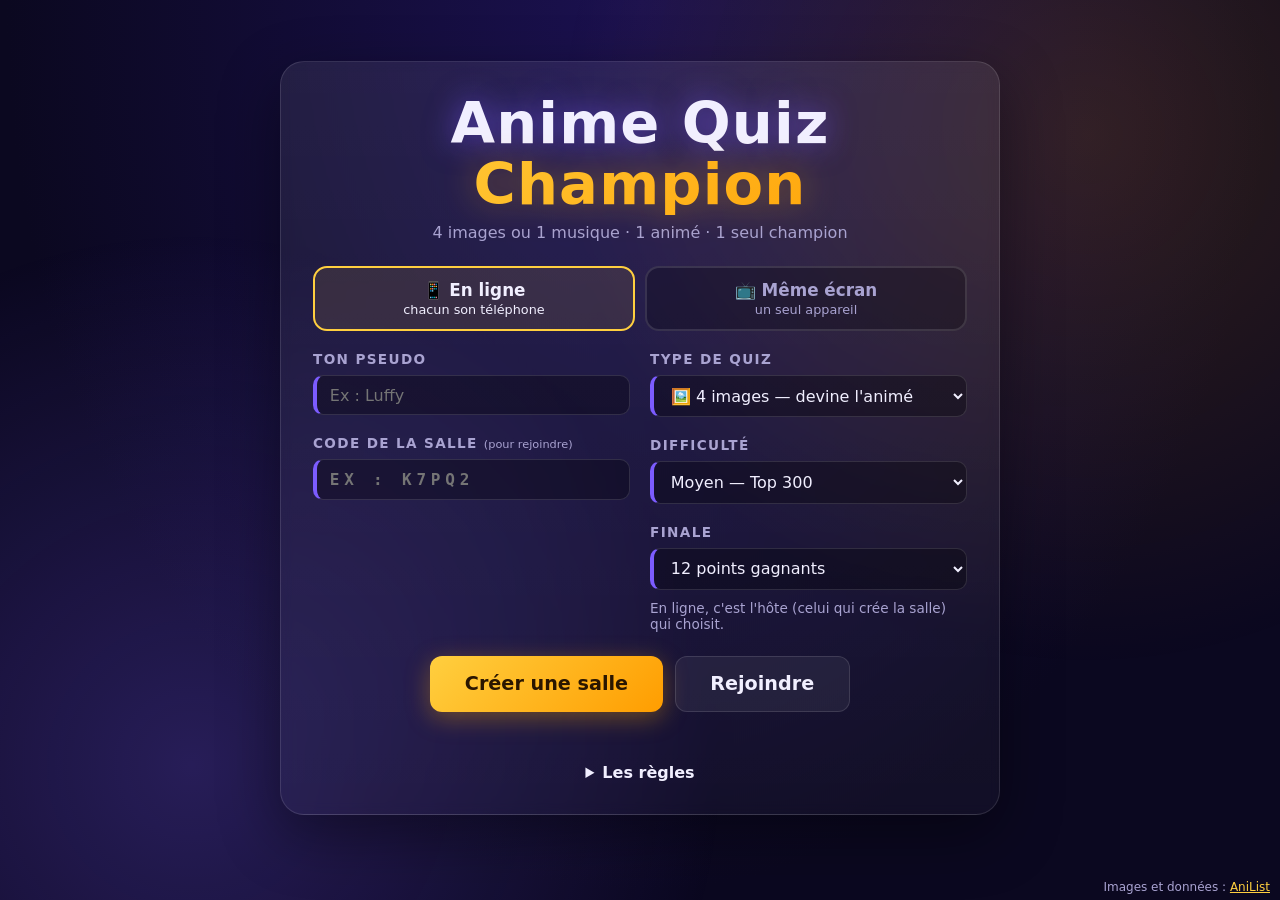
==== index.html @ 6f609cd7 "Music quiz (openings/endings, +10 s) and personal buzzers that freeze the round for everyone Co-Auth" ====
<!DOCTYPE html>
<html lang="fr">
<head>
  <meta charset="UTF-8" />
  <meta name="viewport" content="width=device-width, initial-scale=1, viewport-fit=cover" />
  <meta name="theme-color" content="#0b0820" />
  <title>Anime Quiz Champion — 4 images, 1 animé</title>
  <link rel="stylesheet" href="css/style.css" />
</head>
<body>
  <div class="bg-glow"></div>

  <!-- ============ ACCUEIL ============ -->
  <section id="home" class="screen active">
    <div class="home-card">
      <h1 class="logo">Anime Quiz <span>Champion</span></h1>
      <p class="tagline">4 images ou 1 musique · 1 animé · 1 seul champion</p>

      <div class="mode-tabs">
        <button class="tab" data-mode="online">📱 En ligne<small>chacun son téléphone</small></button>
        <button class="tab" data-mode="local">📺 Même écran<small>un seul appareil</small></button>
      </div>

      <div class="setup">
        <div class="setup-block" id="localBlock">
          <h3>Joueurs</h3>
          <div id="playerInputs"></div>
          <button id="addPlayer" class="btn ghost small">+ Ajouter un joueur</button>
        </div>
        <div class="setup-block" id="onlineBlock">
          <h3>Ton pseudo</h3>
          <input id="myName" class="field" maxlength="16" placeholder="Ex : Luffy" autocomplete="nickname" />
          <h3>Code de la salle <small>(pour rejoindre)</small></h3>
          <input id="joinCode" class="field code" maxlength="5" placeholder="Ex : K7PQ2" autocapitalize="characters" autocomplete="off" spellcheck="false" />
        </div>
        <div class="setup-block">
          <h3>Type de quiz</h3>
          <select id="theme" class="field">
            <option value="images" data-short="🖼️ Quiz 4 images" selected>🖼️ 4 images — devine l'animé</option>
            <option value="music" data-short="🎵 Quiz musique">🎵 Musique — devine l'opening / ending (+10 s)</option>
          </select>
          <h3>Difficulté</h3>
          <select id="difficulty" class="field">
            <option value="facile" data-short="Facile">Facile — Top 100 des animés</option>
            <option value="moyen" data-short="Moyen" selected>Moyen — Top 300</option>
            <option value="difficile" data-short="Difficile">Difficile — Top 800</option>
            <option value="expert" data-short="Expert">Expert — Top 2000</option>
          </select>
          <h3>Finale</h3>
          <select id="finalTarget" class="field">
            <option value="12" selected>12 points gagnants</option>
            <option value="15">15 points gagnants</option>
            <option value="20">20 points gagnants (version TV)</option>
          </select>
          <p class="hint online-only">En ligne, c'est l'hôte (celui qui crée la salle) qui choisit.</p>
        </div>
      </div>

      <div class="row local-only">
        <button id="startBtn" class="btn primary big">Lancer la partie</button>
      </div>
      <div class="row online-only">
        <button id="hostBtn" class="btn primary big">Créer une salle</button>
        <button id="joinBtn" class="btn big">Rejoindre</button>
      </div>
      <p id="homeError" class="error"></p>

      <details class="rules">
        <summary>Les règles</summary>
        <ol>
          <li><b>Préliminaire : 9 points gagnants.</b> Buzzez : le chrono s'arrête pour tout le monde et 4 propositions apparaissent pour vous. Les questions valent 1, puis 2, puis 3 points. Le premier à 9 points se qualifie. À 3 ou 4 joueurs, le dernier est éliminé.</li>
          <li><b>Demi-finale : 4 à la suite.</b> Chacun son tour, 60 secondes pour <i>taper</i> 4 bonnes réponses d'affilée. Une erreur ou un « passe » remet la série à zéro. Le score est la meilleure série.</li>
          <li><b>Finale : face à face.</b> Les images apparaissent une par une. Buzzez tôt : 4 pts avec 1 image, 3 pts avec 2, 2 pts avec 3, 1 pt avec 4. Le premier au score cible est sacré champion !</li>
          <li>Bonus : le 1<sup>er</sup> qualifié du préliminaire démarre la finale avec +1 point, le vainqueur de la demi-finale avec +2.</li>
        </ol>
        <p>📱 <b>En ligne :</b> un joueur crée la salle et envoie le code (ou le lien) aux autres. Chacun buzze avec le gros bouton de son téléphone.</p>
        <p>🎵 <b>Quiz musique :</b> un opening ou un ending passe à la place des images, avec 10 secondes de plus sur les chronos. Le buzz coupe la musique pour tout le monde.</p>
        <p>📺 <b>Même écran :</b> chaque joueur a son buzzer en bas de l'écran (ou les touches <b>A</b>, <b>P</b>, <b>V</b>, <b>M</b>). Touches <b>1-4</b> pour le QCM, <b>Entrée</b> pour passer à la suite.</p>
        <p>Une réponse tapée a été refusée alors qu'elle était bonne ? Le bouton <b>« C'était bon ! »</b> permet de la valider.</p>
      </details>
    </div>
  </section>

  <!-- ============ SALLE EN LIGNE ============ -->
  <section id="lobby" class="screen">
    <div class="intro-card">
      <p class="intro-step">Salle en ligne</p>
      <p class="intro-sub">Code de la salle</p>
      <h2 id="lobbyCode" class="room-code"></h2>
      <p id="lobbyQuiz" class="lobby-quiz"></p>
      <div class="row">
        <button class="btn small" data-act="share">🔗 Partager le lien</button>
      </div>
      <h3 class="lobby-h">Joueurs</h3>
      <div id="lobbyPlayers" class="chips"></div>
      <p id="lobbyMsg" class="intro-sub"></p>
      <p id="lobbyError" class="error"></p>
      <div class="row">
        <button id="lobbyStart" class="btn primary big" data-act="lobbyStart">Lancer la partie</button>
        <button class="btn ghost" data-act="home">Quitter</button>
      </div>
    </div>
  </section>

  <!-- ============ CHARGEMENT ============ -->
  <section id="loading" class="screen">
    <div class="spinner"></div>
    <p id="loadingText">Chargement…</p>
  </section>

  <!-- ============ INTRO DE MANCHE ============ -->
  <section id="intro" class="screen">
    <div class="intro-card">
      <p class="intro-step" id="introStep"></p>
      <h2 id="introTitle"></h2>
      <p id="introSubtitle" class="intro-sub"></p>
      <ul id="introRules"></ul>
      <div id="introPlayers" class="chips"></div>
      <div id="introAction"></div>
    </div>
  </section>

  <!-- ============ JEU ============ -->
  <section id="play" class="screen">
    <header class="topbar">
      <div id="roundLabel" class="round-label"></div>
      <div id="qInfo" class="q-info"></div>
      <div class="top-actions">
        <button id="skipBtn" class="btn ghost small" data-act="skip" title="Passer cette question">⏭ Passer</button>
        <button class="btn ghost small" data-act="quit" title="Quitter">✕</button>
      </div>
    </header>
    <div class="timer-row">
      <div id="timerBar" class="timer-bar"><div></div></div>
      <span id="timerLabel" class="timer-label"></span>
    </div>

    <div class="play-layout">
      <div class="grid-wrap">
        <div id="grid" class="grid">
          <div class="cell"><span class="num">1</span><img alt="" /></div>
          <div class="cell"><span class="num">2</span><img alt="" /></div>
          <div class="cell"><span class="num">3</span><img alt="" /></div>
          <div class="cell"><span class="num">4</span><img alt="" /></div>
        </div>
        <div id="musicStage" class="music-stage hidden"></div>
        <div id="overlay" class="overlay hidden"></div>
      </div>

      <div class="side">
        <div id="scoreboard" class="scoreboard"></div>
        <div id="status" class="status"></div>
        <div id="answerArea" class="answer-area"></div>
      </div>
    </div>
    <button id="buzzBtn" class="buzz-btn hidden" data-act="mybuzz">BUZZ !</button>
    <div id="buzzBar" class="buzz-bar hidden"></div>
  </section>

  <!-- ============ FIN DE MANCHE ============ -->
  <section id="roundEnd" class="screen">
    <div class="intro-card">
      <p class="intro-step" id="endStep"></p>
      <h2 id="endTitle"></h2>
      <table id="endTable" class="end-table"></table>
      <p id="endMsg" class="intro-sub"></p>
      <div id="endAction"></div>
    </div>
  </section>

  <!-- ============ CHAMPION ============ -->
  <section id="champion" class="screen">
    <canvas id="confetti"></canvas>
    <div class="intro-card champion-card">
      <p class="intro-step">🏆 Champion 🏆</p>
      <h2 id="champName"></h2>
      <p id="champScore" class="intro-sub"></p>
      <div class="row" id="champAction"></div>
    </div>
  </section>

  <div id="toast" class="toast hidden"></div>
  <footer class="credits">Images et données : <a href="https://anilist.co" target="_blank" rel="noopener">AniList</a></footer>

  <script src="js/vendor/peerjs.min.js"></script>
  <script src="js/api.js"></script>
  <script src="js/app.js"></script>
</body>
</html>
---- css/style.css ----
:root {
  --bg1: #0b0820;
  --bg2: #1b1150;
  --panel: rgba(255, 255, 255, 0.06);
  --panel-b: rgba(255, 255, 255, 0.12);
  --text: #f1efff;
  --muted: #a9a3d1;
  --gold: #ffcf3f;
  --gold2: #ff9d00;
  --good: #3ddc84;
  --bad: #ff4d6d;
  --accent: #7c5cff;
  --radius: 16px;
}

* { box-sizing: border-box; }
html, body { margin: 0; height: 100%; }
body {
  font-family: "Segoe UI", system-ui, -apple-system, Roboto, sans-serif;
  color: var(--text);
  background: radial-gradient(ellipse at top, var(--bg2), var(--bg1) 70%) fixed;
  overflow-x: hidden;
}
.bg-glow {
  position: fixed; inset: 0; pointer-events: none; z-index: 0;
  background:
    radial-gradient(circle at 15% 85%, rgba(124, 92, 255, 0.25), transparent 40%),
    radial-gradient(circle at 85% 15%, rgba(255, 157, 0, 0.15), transparent 40%);
}
kbd {
  display: inline-block; min-width: 1.6em; padding: 0.1em 0.4em;
  border-radius: 6px; background: rgba(0, 0, 0, 0.35); border: 1px solid rgba(255, 255, 255, 0.2);
  font-family: ui-monospace, monospace; font-size: 0.8em; text-align: center;
}
a { color: var(--gold); }

/* ---------- Screens ---------- */
.screen { display: none; position: relative; z-index: 1; min-height: 100vh; }
.screen.active { display: flex; flex-direction: column; }
#home, #intro, #roundEnd, #champion, #loading { align-items: center; justify-content: center; padding: 24px 16px 48px; }

/* ---------- Buttons ---------- */
.btn {
  font: inherit; color: var(--text); cursor: pointer;
  border: 1px solid var(--panel-b); background: var(--panel);
  padding: 0.65em 1.2em; border-radius: 12px; font-weight: 600;
  transition: transform 0.1s, filter 0.15s, background 0.15s;
}
.btn:hover { filter: brightness(1.15); }
.btn:active { transform: scale(0.97); }
.btn.primary {
  background: linear-gradient(135deg, var(--gold), var(--gold2));
  color: #2a1600; border: none; box-shadow: 0 6px 24px rgba(255, 170, 0, 0.35);
}
.btn.gold { background: var(--gold); color: #2a1600; border: none; }
.btn.ghost { background: transparent; }
.btn.big { font-size: 1.2rem; padding: 0.8em 1.8em; }
.btn.small { font-size: 0.85rem; padding: 0.35em 0.8em; }
.btn:focus-visible { outline: 3px solid #fff; outline-offset: 2px; }

/* ---------- Home ---------- */
.home-card, .intro-card {
  width: min(720px, 100%);
  background: linear-gradient(180deg, rgba(255,255,255,0.08), rgba(255,255,255,0.03));
  border: 1px solid var(--panel-b); border-radius: 24px;
  padding: 32px; text-align: center; backdrop-filter: blur(6px);
  box-shadow: 0 20px 60px rgba(0,0,0,0.4);
}
.logo {
  margin: 0; font-size: clamp(2.2rem, 6vw, 3.6rem); letter-spacing: 0.02em; line-height: 1.05;
  text-shadow: 0 0 30px rgba(124, 92, 255, 0.6);
}
.logo span {
  display: block;
  background: linear-gradient(135deg, var(--gold), var(--gold2));
  -webkit-background-clip: text; background-clip: text; color: transparent;
  text-shadow: none; filter: drop-shadow(0 0 18px rgba(255, 170, 0, 0.4));
}
.tagline { color: var(--muted); margin: 8px 0 24px; }
.setup { display: grid; grid-template-columns: 1fr 1fr; gap: 20px; text-align: left; margin-bottom: 24px; }
.setup-block h3 { margin: 0 0 8px; font-size: 0.85rem; text-transform: uppercase; letter-spacing: 0.1em; color: var(--muted); }
.setup-block h3:not(:first-child) { margin-top: 16px; }
.pinput { display: flex; align-items: center; gap: 8px; margin-bottom: 8px; }
.pinput kbd { background: var(--c); color: #111; border: none; font-weight: 700; }
.pinput input, select {
  flex: 1; width: 100%; font: inherit; color: var(--text);
  background: rgba(0,0,0,0.3); border: 1px solid var(--panel-b);
  border-left: 4px solid var(--c, var(--accent));
  border-radius: 10px; padding: 0.55em 0.8em;
}
select option { background: #1b1150; }
.error { color: var(--bad); min-height: 1.2em; font-weight: 600; }
.rules { text-align: left; margin-top: 16px; color: var(--muted); }
.rules summary { cursor: pointer; color: var(--text); font-weight: 600; text-align: center; }
.rules li { margin: 6px 0; }
.rules b { color: var(--text); }

/* ---------- Loading ---------- */
.spinner {
  width: 64px; height: 64px; border-radius: 50%;
  border: 6px solid rgba(255,255,255,0.15); border-top-color: var(--gold);
  animation: spin 0.9s linear infinite;
}
@keyframes spin { to { transform: rotate(360deg); } }
#loadingText { color: var(--muted); margin-top: 16px; }

/* ---------- Intro / end ---------- */
.intro-step { margin: 0; color: var(--gold); text-transform: uppercase; letter-spacing: 0.2em; font-weight: 700; }
.intro-card h2 { font-size: clamp(2rem, 6vw, 3.2rem); margin: 8px 0 4px; }
.intro-sub { color: var(--muted); font-size: 1.15rem; margin: 0 0 16px; }
#introRules { text-align: left; max-width: 560px; margin: 16px auto; line-height: 1.5; }
.chips { display: flex; flex-wrap: wrap; justify-content: center; gap: 8px; margin: 16px 0 24px; }
.chip {
  display: inline-flex; align-items: center; gap: 6px; padding: 6px 12px;
  border-radius: 999px; background: rgba(0,0,0,0.3); border: 2px solid var(--c); font-weight: 600;
}
.chip kbd { background: var(--c); color: #111; border: none; }
.end-table { margin: 20px auto; border-collapse: collapse; min-width: min(480px, 100%); }
.end-table td { padding: 10px 14px; border-bottom: 1px solid var(--panel-b); text-align: left; }
.end-table tr.elim { opacity: 0.55; }
.out { color: var(--bad); font-weight: 700; }
.row { display: flex; gap: 12px; justify-content: center; flex-wrap: wrap; }
.champion-card h2 { font-size: clamp(2.5rem, 9vw, 4.5rem); text-shadow: 0 0 40px currentColor; }
#confetti { position: fixed; inset: 0; pointer-events: none; z-index: 5; }

/* ---------- Play ---------- */
#play { padding: 0 16px 16px; }
.topbar {
  display: flex; align-items: center; gap: 12px; padding: 12px 0 8px; flex-wrap: wrap;
}
.round-label { font-weight: 700; font-size: 1.1rem; }
.round-label span { color: var(--gold); text-transform: uppercase; font-size: 0.8rem; letter-spacing: 0.15em; margin-right: 6px; }
.round-label em { color: var(--muted); font-style: normal; font-weight: 400; margin-left: 6px; }
.q-info { flex: 1; text-align: center; color: var(--muted); }
.q-info b { color: var(--gold); }
.top-actions { display: flex; gap: 6px; }
.timer-bar { height: 8px; border-radius: 4px; background: rgba(255,255,255,0.08); overflow: hidden; margin-bottom: 14px; }
.timer-bar div { height: 100%; width: 100%; background: linear-gradient(90deg, var(--accent), #4dabff); transition: width 0.05s linear; }
.timer-bar div.answer { background: linear-gradient(90deg, var(--gold2), var(--gold)); }
.timer-bar div.low { background: var(--bad); }

.play-layout { display: grid; grid-template-columns: auto minmax(300px, 1fr); gap: 20px; align-items: start; }
.grid-wrap { position: relative; }
.grid {
  --size: min(56vw, calc(100vh - 130px));
  width: var(--size); height: var(--size);
  display: grid; grid-template-columns: 1fr 1fr; grid-template-rows: 1fr 1fr; gap: 10px;
  padding: 10px; border-radius: 22px;
  background: rgba(0,0,0,0.3); border: 1px solid var(--panel-b);
  transition: box-shadow 0.3s;
}
.grid.flash-good { animation: flashGood 0.7s; }
.grid.flash-bad { animation: flashBad 0.7s; }
@keyframes flashGood { 0%, 60% { box-shadow: 0 0 0 4px var(--good), 0 0 50px var(--good); } }
@keyframes flashBad { 0%, 60% { box-shadow: 0 0 0 4px var(--bad), 0 0 50px var(--bad); } }
.cell {
  position: relative; overflow: hidden; border-radius: 14px;
  background: linear-gradient(135deg, #2a1f6e, #150f3a);
  display: flex; align-items: center; justify-content: center;
}
.cell .num {
  font-size: calc(var(--size) / 6); font-weight: 800; color: rgba(255,255,255,0.1);
}
.cell img {
  position: absolute; inset: 0; width: 100%; height: 100%;
  object-fit: cover; object-position: center 20%;
  opacity: 0; transform: scale(1.08); transition: opacity 0.4s, transform 0.6s;
}
.cell.scene img { object-position: center; }
.cell img:not([src]) { display: none; }
.cell.shown img { opacity: 1; transform: scale(1); }

.overlay {
  position: absolute; inset: 0; display: flex; align-items: center; justify-content: center;
  background: rgba(8, 5, 25, 0.82); border-radius: 22px; backdrop-filter: blur(4px); z-index: 3; padding: 20px;
}
.overlay.hidden { display: none; }
.overlay-card { text-align: center; }
.overlay-card h3 { font-size: clamp(1.8rem, 4vw, 2.6rem); margin: 0 0 12px; }
.overlay-card p { color: var(--muted); font-size: 1.1rem; }
.overlay-card p b { color: var(--text); }
.small { font-size: 0.95rem !important; }

.side { display: flex; flex-direction: column; gap: 14px; min-width: 0; }
.scoreboard { display: grid; grid-template-columns: repeat(auto-fit, minmax(140px, 1fr)); gap: 10px; }
.pcard {
  font: inherit; color: var(--text); cursor: pointer; text-align: left;
  display: grid; grid-template-columns: auto 1fr; grid-template-areas: "k n" "s s" "b b";
  gap: 2px 8px; align-items: center;
  padding: 12px 14px; border-radius: var(--radius);
  background: rgba(0,0,0,0.3); border: 2px solid transparent; border-top: 5px solid var(--c);
  transition: transform 0.15s, box-shadow 0.2s, opacity 0.2s;
  user-select: none; -webkit-tap-highlight-color: transparent; touch-action: manipulation;
}
.pcard kbd { grid-area: k; background: var(--c); color: #111; border: none; font-weight: 700; }
.pname { grid-area: n; font-weight: 700; overflow: hidden; text-overflow: ellipsis; white-space: nowrap; }
.pscore { grid-area: s; font-size: 2rem; font-weight: 800; color: var(--c); line-height: 1.1; }
.pscore small { font-size: 0.9rem; color: var(--muted); font-weight: 500; }
.pbadge { grid-area: b; font-size: 0.8rem; color: var(--muted); min-height: 1em; }
.pcard.buzzed {
  border-color: var(--c); transform: scale(1.04);
  box-shadow: 0 0 0 3px var(--c), 0 0 30px var(--c);
  animation: pulse 1s infinite alternate;
}
@keyframes pulse { to { box-shadow: 0 0 0 3px var(--c), 0 0 12px var(--c); } }
.pcard.locked, .pcard.done { opacity: 0.45; }
.pcard.qualified { opacity: 0.7; }
.pcard.qualified .pbadge { color: var(--good); font-weight: 700; }

.status { min-height: 1.6em; font-size: 1.1rem; text-align: center; }
.dots::after { content: '…'; animation: blink 1s infinite; }
@keyframes blink { 50% { opacity: 0.2; } }

.choices { display: grid; grid-template-columns: 1fr 1fr; gap: 10px; }
.choice {
  font: inherit; color: var(--text); cursor: pointer; text-align: left;
  display: flex; align-items: center; gap: 10px;
  padding: 14px; border-radius: 14px; min-height: 64px;
  background: rgba(255,255,255,0.05); border: 2px solid var(--panel-b);
  transition: background 0.15s, border-color 0.15s, opacity 0.2s;
}
.choice span { overflow-wrap: anywhere; }
.choice.armed { border-color: var(--gold); background: rgba(255, 207, 63, 0.1); }
.choice.armed:hover { background: rgba(255, 207, 63, 0.22); }
.choice.wrong { border-color: var(--bad); opacity: 0.4; text-decoration: line-through; }
.choice.right { border-color: var(--good); background: rgba(61, 220, 132, 0.2); opacity: 1; }
.choice:disabled { cursor: default; }

.ans-form { display: flex; gap: 8px; flex-wrap: wrap; }
.ans-form input {
  flex: 1 1 220px; font: inherit; font-size: 1.2rem; color: var(--text);
  padding: 0.7em 1em; border-radius: 12px;
  background: rgba(0,0,0,0.35); border: 2px solid var(--gold); outline: none;
}
.ans-form input:disabled { opacity: 0.5; border-color: var(--panel-b); }

.streak { display: flex; align-items: center; justify-content: center; gap: 10px; margin-bottom: 12px; }
.streak span {
  width: 28px; height: 28px; border-radius: 50%;
  border: 3px solid var(--gold); background: transparent; transition: background 0.2s, box-shadow 0.2s;
}
.streak span.on { background: var(--gold); box-shadow: 0 0 16px var(--gold); }
.streak b { margin-left: 6px; font-size: 1.3rem; }

.reveal {
  display: flex; gap: 14px; align-items: center; padding: 12px; margin-bottom: 12px;
  border-radius: 14px; background: rgba(255,255,255,0.05); border: 2px solid var(--panel-b);
  animation: pop 0.35s;
}
.reveal.good { border-color: var(--good); }
.reveal img { width: 72px; height: 102px; object-fit: cover; border-radius: 8px; flex-shrink: 0; }
.rmsg { font-weight: 700; color: var(--muted); }
.reveal.good .rmsg { color: var(--good); }
.rtitle { font-size: 1.4rem; font-weight: 800; }
.rsub { color: var(--muted); }
@keyframes pop { from { transform: scale(0.92); opacity: 0; } }
#nextBtn { width: 100%; margin-bottom: 12px; }

.toast {
  position: fixed; left: 50%; bottom: 28px; transform: translateX(-50%);
  display: flex; align-items: center; gap: 12px; z-index: 10;
  padding: 12px 18px; border-radius: 14px; max-width: calc(100vw - 32px);
  background: #241a5c; border: 1px solid var(--panel-b); box-shadow: 0 10px 30px rgba(0,0,0,0.5);
  animation: pop 0.25s;
}
.toast.good { border-color: var(--good); }
.toast.bad { border-color: var(--bad); }
.toast.hidden { display: none; }

.credits {
  position: fixed; right: 10px; bottom: 6px; font-size: 0.75rem; color: var(--muted); z-index: 2;
}

/* ---------- Responsive ---------- */
@media (max-width: 900px) {
  .play-layout { grid-template-columns: 1fr; }
  .grid { --size: min(calc(100vw - 32px), 60vh); margin: 0 auto; }
  .grid-wrap { display: flex; justify-content: center; }
  .setup { grid-template-columns: 1fr; }
  .home-card, .intro-card { padding: 22px 18px; }
}
@media (max-width: 520px) {
  .choices { grid-template-columns: 1fr; }
  .choice { min-height: 50px; padding: 10px; }
  .pscore { font-size: 1.5rem; }
  .scoreboard { grid-template-columns: repeat(2, 1fr); }
}

/* ================= Online / modes ================= */
.mode-tabs { display: grid; grid-template-columns: 1fr 1fr; gap: 10px; margin-bottom: 20px; }
.tab {
  font: inherit; color: var(--muted); cursor: pointer; padding: 12px; border-radius: 14px;
  background: rgba(0,0,0,0.25); border: 2px solid var(--panel-b); font-weight: 700; font-size: 1.05rem;
}
.tab small { display: block; font-weight: 400; font-size: 0.8rem; margin-top: 2px; }
.tab.active { color: var(--text); border-color: var(--gold); background: rgba(255, 207, 63, 0.1); }
#home[data-mode="local"] .online-only, #home[data-mode="local"] #onlineBlock { display: none; }
#home[data-mode="online"] .local-only, #home[data-mode="online"] #localBlock { display: none; }
.field {
  width: 100%; font: inherit; color: var(--text);
  background: rgba(0,0,0,0.3); border: 1px solid var(--panel-b);
  border-left: 4px solid var(--c, var(--accent));
  border-radius: 10px; padding: 0.6em 0.8em; margin-bottom: 4px;
}
.field.code { text-transform: uppercase; letter-spacing: 0.3em; font-weight: 700; font-family: ui-monospace, monospace; }
.setup-block h3 small { text-transform: none; letter-spacing: 0; font-weight: 400; }
.hint { color: var(--muted); font-size: 0.85rem; margin: 6px 0 0; }
.room-code {
  font-family: ui-monospace, monospace; letter-spacing: 0.25em; color: var(--gold);
  font-size: clamp(2.6rem, 12vw, 4rem) !important; margin: 0 0 12px !important;
  text-shadow: 0 0 30px rgba(255, 170, 0, 0.5);
}
.lobby-h { margin: 24px 0 0; font-size: 0.85rem; text-transform: uppercase; letter-spacing: 0.1em; color: var(--muted); }
.waiting { color: var(--muted); text-align: center; font-size: 1.05rem; margin: 12px 0; }
.waiting b { color: var(--text); }
.chip small, .pname small { color: var(--muted); font-weight: 400; }

.timer-row { display: flex; align-items: center; gap: 10px; margin-bottom: 14px; }
.timer-row .timer-bar { flex: 1; margin: 0; }
.timer-label { font-weight: 800; color: var(--gold); min-width: 0; white-space: nowrap; }
.timer-label:empty { display: none; }

.pcard.me { border-color: rgba(255,255,255,0.35); }
.pcard.offline { opacity: 0.4; }

.buzz-btn {
  --c: var(--gold);
  position: fixed; left: 50%; transform: translateX(-50%);
  bottom: calc(14px + env(safe-area-inset-bottom)); z-index: 8;
  width: min(520px, calc(100vw - 28px)); height: 88px; border-radius: 26px; border: none;
  font: inherit; font-size: 2rem; font-weight: 900; letter-spacing: 0.08em; color: #111; cursor: pointer;
  background: radial-gradient(circle at 50% 30%, #fff8, transparent 60%), var(--c);
  box-shadow: 0 8px 0 rgba(0,0,0,0.35), 0 0 40px var(--c);
  touch-action: manipulation; -webkit-tap-highlight-color: transparent; user-select: none;
}
.buzz-btn:active:not(:disabled) { transform: translateX(-50%) translateY(6px); box-shadow: 0 2px 0 rgba(0,0,0,0.35), 0 0 60px var(--c); }
.buzz-btn:disabled { filter: grayscale(1) brightness(0.5); box-shadow: none; font-size: 1.4rem; cursor: default; }
.buzz-btn.hidden { display: none; }
#play.has-buzz { padding-bottom: 120px; }
#play.has-buzz ~ .toast { bottom: 120px; }

@media (max-width: 900px) {
  .side { display: contents; }
  .play-layout { gap: 12px; }
  .scoreboard { order: -1; }
  .grid { --size: min(calc(100vw - 32px), 46vh); }
  .pcard { grid-template-columns: auto 1fr auto; grid-template-areas: "k n s" "b b b"; padding: 8px 10px; }
  .pscore { font-size: 1.5rem; text-align: right; }
  .pbadge:empty { display: none; }
  .topbar { padding-top: 8px; }
  .round-label em { display: none; }
  .q-info { order: 3; flex-basis: 100%; text-align: left; font-size: 0.9rem; }
  .credits { display: none; }
}
@media (max-width: 520px) {
  .scoreboard { grid-template-columns: repeat(2, 1fr); }
  .rtitle { font-size: 1.15rem; }
  .reveal img { width: 56px; height: 80px; }
}

/* ================= Music stage ================= */
.grid.hidden { display: none; }
.music-stage {
  --size: min(56vw, calc(100vh - 130px));
  width: var(--size); height: var(--size);
  display: flex; flex-direction: column; align-items: center; justify-content: center; gap: 22px;
  border-radius: 22px; padding: 20px; text-align: center; overflow: hidden; position: relative;
  background: radial-gradient(circle at 50% 40%, rgba(124, 92, 255, 0.35), rgba(0,0,0,0.35) 70%);
  border: 1px solid var(--panel-b);
}
.music-stage.hidden { display: none; }
.eq { display: flex; align-items: flex-end; gap: 8px; height: 40%; }
.eq span {
  width: calc(var(--size) / 22); height: 15%; border-radius: 6px;
  background: linear-gradient(180deg, var(--gold), var(--accent));
  transition: height 0.3s;
}
.music-stage.playing .eq span { animation: eq 0.9s ease-in-out infinite alternate; }
.music-stage.playing .eq span:nth-child(2n) { animation-duration: 0.7s; }
.music-stage.playing .eq span:nth-child(3n) { animation-duration: 1.1s; animation-delay: -0.3s; }
.music-stage.playing .eq span:nth-child(5n) { animation-duration: 0.6s; animation-delay: -0.5s; }
@keyframes eq { 0% { height: 12%; } 100% { height: 100%; } }
.ms-label { font-size: clamp(1.1rem, 3vw, 1.6rem); font-weight: 800; }
.ms-label b { color: var(--gold); font-weight: 700; }
.ms-value { display: flex; align-items: center; gap: 8px; }
.ms-value span { width: 26px; height: 10px; border-radius: 5px; background: rgba(255,255,255,0.12); }
.ms-value span.on { background: var(--gold); box-shadow: 0 0 10px var(--gold); }
.ms-value b { margin-left: 6px; color: var(--gold); font-size: 1.2rem; }
.music-stage.revealed { justify-content: center; gap: 14px; }
.ms-cover { max-height: 72%; max-width: 80%; border-radius: 14px; box-shadow: 0 10px 40px rgba(0,0,0,0.5); animation: pop 0.4s; }
.unmute.hidden { display: none; }
.rsong { color: var(--gold); font-size: 0.9rem; margin-top: 4px; }
.lobby-quiz { color: var(--text); font-weight: 600; margin: 0 0 12px; }

/* ================= Same-screen buzzers ================= */
.pcard { cursor: default; }
.buzz-bar {
  position: fixed; left: 0; right: 0; bottom: 0; z-index: 8;
  display: flex; gap: 10px; justify-content: center;
  padding: 10px 14px calc(10px + env(safe-area-inset-bottom));
  background: linear-gradient(0deg, rgba(8,5,25,0.95), rgba(8,5,25,0.6));
}
.buzz-bar.hidden { display: none; }
.lbuzz {
  --c: var(--gold);
  flex: 1; max-width: 260px; height: 84px; border: none; border-radius: 22px; cursor: pointer;
  font: inherit; color: #111; display: flex; flex-direction: column; align-items: center; justify-content: center; gap: 2px;
  background: radial-gradient(circle at 50% 25%, #fff8, transparent 60%), var(--c);
  box-shadow: 0 6px 0 rgba(0,0,0,0.35), 0 0 24px var(--c);
  touch-action: manipulation; -webkit-tap-highlight-color: transparent; user-select: none; position: relative;
}
.lbuzz b { font-size: 1.5rem; font-weight: 900; letter-spacing: 0.06em; }
.lbuzz span { font-weight: 700; font-size: 0.95rem; max-width: 90%; overflow: hidden; text-overflow: ellipsis; white-space: nowrap; }
.lbuzz kbd { position: absolute; top: 8px; right: 10px; background: rgba(0,0,0,0.25); color: #111; border: none; }
.lbuzz:active:not(:disabled) { transform: translateY(5px); box-shadow: 0 1px 0 rgba(0,0,0,0.35), 0 0 40px var(--c); }
.lbuzz:disabled { filter: grayscale(0.85) brightness(0.55); box-shadow: none; cursor: default; }
@media (max-width: 900px) {
  .music-stage { --size: min(calc(100vw - 32px), 46vh); margin: 0 auto; }
}
#play.has-buzz .grid, #play.has-buzz .music-stage { --size: min(56vw, calc(100vh - 240px)); }
@media (max-width: 900px) {
  #play.has-buzz .grid, #play.has-buzz .music-stage { --size: min(calc(100vw - 32px), 46vh); }
}
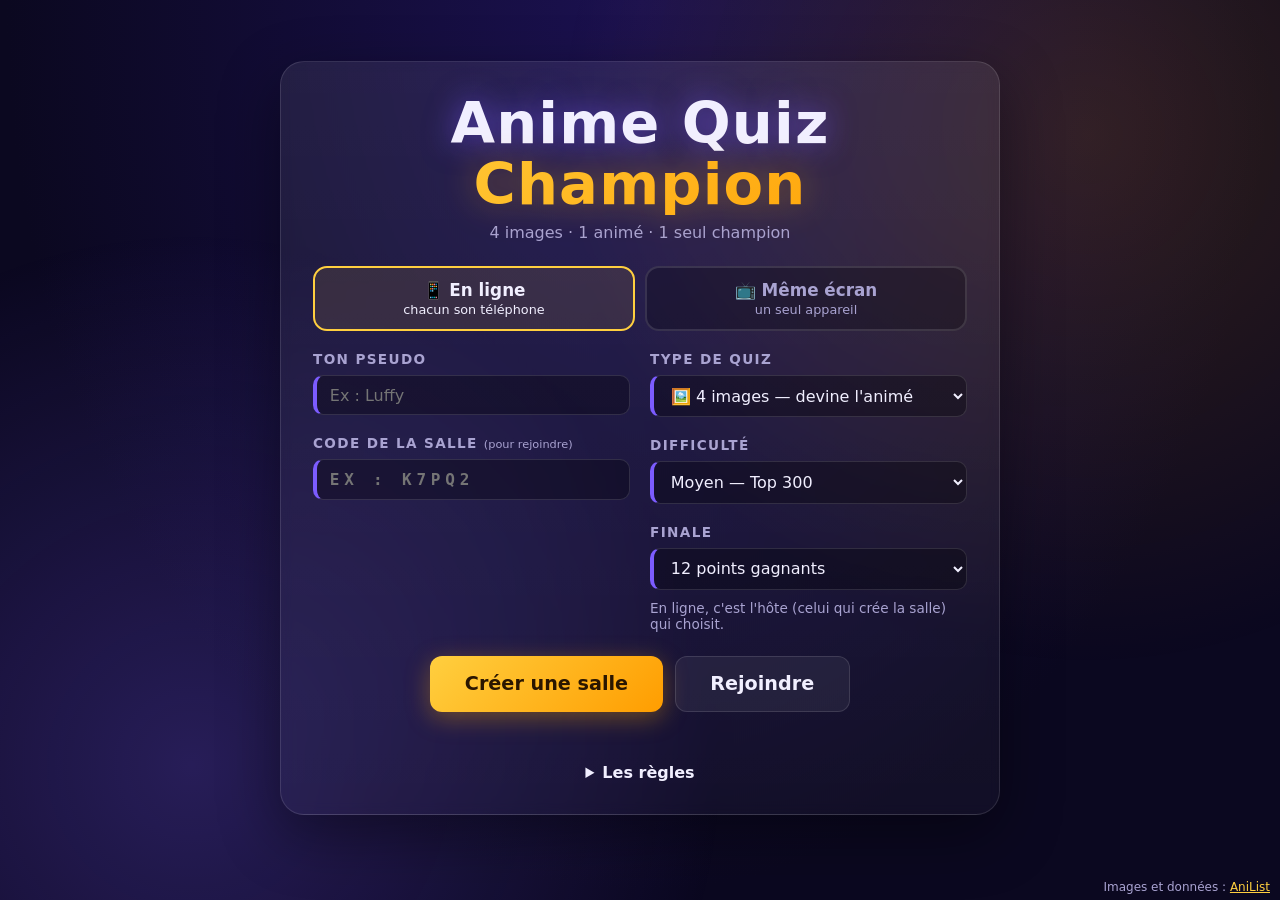
==== commit 96d55dd8: "Blind test quiz: worldwide hits by decade and style (Deezer/iTunes previews) Co-Authored-By: Claude " ====
--- a/index.html
+++ b/index.html
@@ -38,9 +38,30 @@
           <select id="theme" class="field">
             <option value="images" data-short="🖼️ Quiz 4 images" selected>🖼️ 4 images — devine l'animé</option>
             <option value="music" data-short="🎵 Quiz musique">🎵 Musique — devine l'opening / ending (+10 s)</option>
+            <option value="hits" data-short="🎤 Blind test">🎤 Blind test — tubes du monde entier (+10 s)</option>
           </select>
-          <h3>Difficulté</h3>
-          <select id="difficulty" class="field">
+          <div class="hits-only">
+            <h3>Décennies</h3>
+            <div id="decadePick" class="pick">
+              <label><input type="checkbox" value="70" />70s</label>
+              <label><input type="checkbox" value="80" />80s</label>
+              <label><input type="checkbox" value="90" checked />90s</label>
+              <label><input type="checkbox" value="00" checked />2000s</label>
+              <label><input type="checkbox" value="10" checked />2010s</label>
+              <label><input type="checkbox" value="20" checked />2020s</label>
+            </div>
+            <h3>Styles</h3>
+            <div id="stylePick" class="pick">
+              <label><input type="checkbox" value="pop" checked />Pop</label>
+              <label><input type="checkbox" value="rap" checked />Rap</label>
+              <label><input type="checkbox" value="rock" checked />Rock</label>
+              <label><input type="checkbox" value="rnb" checked />R&amp;B / Soul</label>
+              <label><input type="checkbox" value="dance" checked />Disco / Électro</label>
+              <label><input type="checkbox" value="fr" checked />🇫🇷 Français</label>
+            </div>
+          </div>
+          <h3 class="not-hits">Difficulté</h3>
+          <select id="difficulty" class="field not-hits">
             <option value="facile" data-short="Facile">Facile — Top 100 des animés</option>
             <option value="moyen" data-short="Moyen" selected>Moyen — Top 300</option>
             <option value="difficile" data-short="Difficile">Difficile — Top 800</option>
@@ -74,6 +95,7 @@
           <li>Bonus : le 1<sup>er</sup> qualifié du préliminaire démarre la finale avec +1 point, le vainqueur de la demi-finale avec +2.</li>
         </ol>
         <p>📱 <b>En ligne :</b> un joueur crée la salle et envoie le code (ou le lien) aux autres. Chacun buzze avec le gros bouton de son téléphone.</p>
+        <p>🎤 <b>Blind test :</b> des tubes des années 70 à aujourd'hui (pop, rap, rock, R&amp;B, électro, français). Trouvez le titre <i>ou</i> l'artiste. Extraits de 30 secondes.</p>
         <p>🎵 <b>Quiz musique :</b> un opening ou un ending passe à la place des images, avec 10 secondes de plus sur les chronos. Le buzz coupe la musique pour tout le monde.</p>
         <p>📺 <b>Même écran :</b> chaque joueur a son buzzer en bas de l'écran (ou les touches <b>A</b>, <b>P</b>, <b>V</b>, <b>M</b>). Touches <b>1-4</b> pour le QCM, <b>Entrée</b> pour passer à la suite.</p>
         <p>Une réponse tapée a été refusée alors qu'elle était bonne ? Le bouton <b>« C'était bon ! »</b> permet de la valider.</p>
@@ -184,6 +206,7 @@
 
   <script src="js/vendor/peerjs.min.js"></script>
   <script src="js/api.js"></script>
+  <script src="js/hits.js"></script>
   <script src="js/app.js"></script>
 </body>
 </html>
--- a/css/style.css
+++ b/css/style.css
@@ -15,6 +15,7 @@
 
 * { box-sizing: border-box; }
 html, body { margin: 0; height: 100%; }
+html { background: var(--bg1); }
 body {
   font-family: "Segoe UI", system-ui, -apple-system, Roboto, sans-serif;
   color: var(--text);
@@ -421,3 +422,15 @@
 @media (max-width: 900px) {
   #play.has-buzz .grid, #play.has-buzz .music-stage { --size: min(calc(100vw - 32px), 46vh); }
 }
+
+/* ================= Blind test settings ================= */
+.pick { display: flex; flex-wrap: wrap; gap: 6px; margin-bottom: 6px; }
+.pick label {
+  display: inline-flex; align-items: center; gap: 4px; cursor: pointer; user-select: none;
+  padding: 6px 10px; border-radius: 999px; font-size: 0.9rem; font-weight: 600;
+  background: rgba(0,0,0,0.3); border: 2px solid var(--panel-b); color: var(--muted);
+}
+.pick input { display: none; }
+.pick label:has(input:checked) { border-color: var(--gold); color: var(--text); background: rgba(255, 207, 63, 0.12); }
+#home:not([data-theme="hits"]) .hits-only { display: none; }
+#home[data-theme="hits"] .not-hits { display: none; }
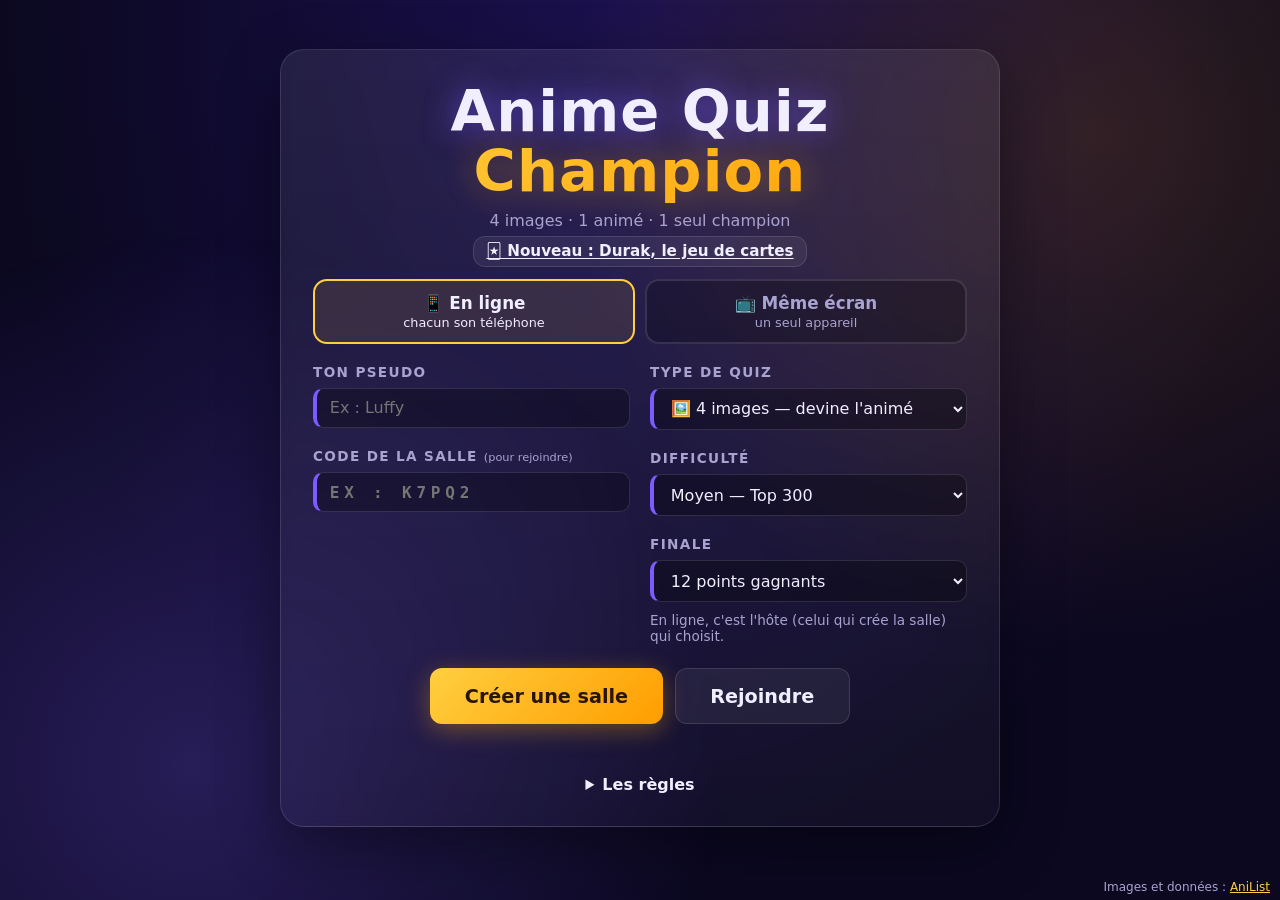
==== commit df423860: "Add Durak card game (online rooms, bots, solo mode) Co-Authored-By: Claude Opus 5.5 <noreply@anthrop" ====
--- a/index.html
+++ b/index.html
@@ -15,6 +15,7 @@
     <div class="home-card">
       <h1 class="logo">Anime Quiz <span>Champion</span></h1>
       <p class="tagline">4 images ou 1 musique · 1 animé · 1 seul champion</p>
+      <p class="other-games"><a class="btn small" href="durak/">🃏 Nouveau : Durak, le jeu de cartes</a></p>
 
       <div class="mode-tabs">
         <button class="tab" data-mode="online">📱 En ligne<small>chacun son téléphone</small></button>
@@ -39,7 +40,20 @@
             <option value="images" data-short="🖼️ Quiz 4 images" selected>🖼️ 4 images — devine l'animé</option>
             <option value="music" data-short="🎵 Quiz musique">🎵 Musique — devine l'opening / ending (+10 s)</option>
             <option value="hits" data-short="🎤 Blind test">🎤 Blind test — tubes du monde entier (+10 s)</option>
+            <option value="logos" data-short="🏷️ Logo quiz">🏷️ Logos — devine la marque</option>
           </select>
+          <div class="logos-only">
+            <h3>Catégories</h3>
+            <div id="logoPick" class="pick">
+              <label><input type="checkbox" value="apps" checked />📱 Apps &amp; Web</label>
+              <label><input type="checkbox" value="tech" checked />💻 High-tech</label>
+              <label><input type="checkbox" value="auto" checked />🚗 Voitures</label>
+              <label><input type="checkbox" value="sport" checked />👟 Sport</label>
+              <label><input type="checkbox" value="food" checked />🍔 Food &amp; Magasins</label>
+              <label><input type="checkbox" value="games" checked />🎮 Jeux vidéo</label>
+              <label><input type="checkbox" value="misc" checked />✈️ Voyage &amp; Divers</label>
+            </div>
+          </div>
           <div class="hits-only">
             <h3>Décennies</h3>
             <div id="decadePick" class="pick">
@@ -58,6 +72,7 @@
               <label><input type="checkbox" value="rnb" checked />R&amp;B / Soul</label>
               <label><input type="checkbox" value="dance" checked />Disco / Électro</label>
               <label><input type="checkbox" value="fr" checked />🇫🇷 Français</label>
+              <label><input type="checkbox" value="chaabi" checked />🇲🇦 Chaabi</label>
             </div>
           </div>
           <h3 class="not-hits">Difficulté</h3>
@@ -89,13 +104,14 @@
       <details class="rules">
         <summary>Les règles</summary>
         <ol>
-          <li><b>Préliminaire : 9 points gagnants.</b> Buzzez : le chrono s'arrête pour tout le monde et 4 propositions apparaissent pour vous. Les questions valent 1, puis 2, puis 3 points. Le premier à 9 points se qualifie. À 3 ou 4 joueurs, le dernier est éliminé.</li>
-          <li><b>Demi-finale : 4 à la suite.</b> Chacun son tour, 60 secondes pour <i>taper</i> 4 bonnes réponses d'affilée. Une erreur ou un « passe » remet la série à zéro. Le score est la meilleure série.</li>
+          <li><b>Préliminaire : 9 points gagnants.</b> Buzzez : le chrono s'arrête pour tout le monde et 4 propositions apparaissent pour vous. Les questions valent 1, puis 2, puis 3 points. Les premiers à 9 points se qualifient : à 2 joueurs, place directement à la finale ; à 3, les 2 premiers vont en finale ; à 4, les 3 premiers vont en demi-finale ; à 5 joueurs ou plus, les 4 premiers.</li>
+          <li><b>Demi-finale : 4 à la suite.</b> Chacun son tour, 60 secondes pour <i>taper</i> 4 bonnes réponses d'affilée. Une erreur ou un « passe » remet la série à zéro. Le score est la meilleure série. Les 2 meilleurs vont en finale.</li>
           <li><b>Finale : face à face.</b> Les images apparaissent une par une. Buzzez tôt : 4 pts avec 1 image, 3 pts avec 2, 2 pts avec 3, 1 pt avec 4. Le premier au score cible est sacré champion !</li>
           <li>Bonus : le 1<sup>er</sup> qualifié du préliminaire démarre la finale avec +1 point, le vainqueur de la demi-finale avec +2.</li>
         </ol>
-        <p>📱 <b>En ligne :</b> un joueur crée la salle et envoie le code (ou le lien) aux autres. Chacun buzze avec le gros bouton de son téléphone.</p>
-        <p>🎤 <b>Blind test :</b> des tubes des années 70 à aujourd'hui (pop, rap, rock, R&amp;B, électro, français). Trouvez le titre <i>ou</i> l'artiste. Extraits de 30 secondes.</p>
+        <p>📱 <b>En ligne :</b> un joueur crée la salle et envoie le code (ou le lien) aux autres (jusqu'à 8 joueurs). Chacun buzze avec le gros bouton de son téléphone.</p>
+        <p>🏷️ <b>Logo quiz :</b> le logo d'une marque apparaît flou et zoomé, puis devient net toutes les 5 secondes. Plus tu buzzes tôt, plus c'est dur… mais en finale ça rapporte plus !</p>
+        <p>🎤 <b>Blind test :</b> des tubes des années 70 à aujourd'hui (pop, rap, rock, R&amp;B, électro, français) et le chaabi marocain 🇲🇦. Trouvez le titre <i>ou</i> l'artiste. Extraits de 30 secondes.</p>
         <p>🎵 <b>Quiz musique :</b> un opening ou un ending passe à la place des images, avec 10 secondes de plus sur les chronos. Le buzz coupe la musique pour tout le monde.</p>
         <p>📺 <b>Même écran :</b> chaque joueur a son buzzer en bas de l'écran (ou les touches <b>A</b>, <b>P</b>, <b>V</b>, <b>M</b>). Touches <b>1-4</b> pour le QCM, <b>Entrée</b> pour passer à la suite.</p>
         <p>Une réponse tapée a été refusée alors qu'elle était bonne ? Le bouton <b>« C'était bon ! »</b> permet de la valider.</p>
@@ -166,6 +182,7 @@
           <div class="cell"><span class="num">4</span><img alt="" /></div>
         </div>
         <div id="musicStage" class="music-stage hidden"></div>
+        <div id="logoStage" class="logo-stage hidden"></div>
         <div id="overlay" class="overlay hidden"></div>
       </div>
 
@@ -207,6 +224,7 @@
   <script src="js/vendor/peerjs.min.js"></script>
   <script src="js/api.js"></script>
   <script src="js/hits.js"></script>
+  <script src="js/logoquiz.js"></script>
   <script src="js/app.js"></script>
 </body>
 </html>
--- a/css/style.css
+++ b/css/style.css
@@ -434,3 +434,39 @@
 .pick label:has(input:checked) { border-color: var(--gold); color: var(--text); background: rgba(255, 207, 63, 0.12); }
 #home:not([data-theme="hits"]) .hits-only { display: none; }
 #home[data-theme="hits"] .not-hits { display: none; }
+
+/* ================= Many players (5-8) ================= */
+.scoreboard.many { grid-template-columns: repeat(auto-fill, minmax(118px, 1fr)); gap: 6px; }
+.scoreboard.many .pcard { padding: 6px 9px; border-top-width: 4px; }
+.scoreboard.many .pname { font-size: 0.85rem; }
+.scoreboard.many .pscore { font-size: 1.25rem; }
+.scoreboard.many .pscore small { font-size: 0.7rem; }
+.scoreboard.many .pbadge { font-size: 0.7rem; }
+@media (max-width: 520px) {
+  .scoreboard.many { grid-template-columns: repeat(3, 1fr); }
+  .scoreboard.many .pcard { grid-template-columns: 1fr auto; grid-template-areas: "n s" "b b"; }
+  .scoreboard.many .pbadge:empty { display: none; }
+}
+
+/* ================= Logo quiz ================= */
+.logo-stage {
+  --size: min(56vw, calc(100vh - 130px));
+  width: var(--size); height: var(--size);
+  display: flex; align-items: center; justify-content: center;
+  border-radius: 22px; padding: 10px; background: rgba(0,0,0,0.3); border: 1px solid var(--panel-b);
+}
+.logo-stage.hidden { display: none; }
+#play.has-buzz .logo-stage { --size: min(56vw, calc(100vh - 240px)); }
+.logo-card {
+  width: 100%; height: 100%; border-radius: 16px; overflow: hidden;
+  display: flex; align-items: center; justify-content: center;
+  background: radial-gradient(circle at 50% 40%, #ffffff, #e6e4f0);
+}
+.logo-card.dark { background: radial-gradient(circle at 50% 40%, #2a1f6e, #120c33); }
+.logo-card svg { width: 58%; height: 58%; transition: filter 0.8s ease, transform 0.8s ease; }
+#home:not([data-theme="logos"]) .logos-only { display: none; }
+#home[data-theme="logos"] .not-hits { display: none; }
+@media (max-width: 900px) {
+  .logo-stage, #play.has-buzz .logo-stage { --size: min(calc(100vw - 32px), 46vh); margin: 0 auto; }
+}
+.other-games { margin: -12px 0 18px; }
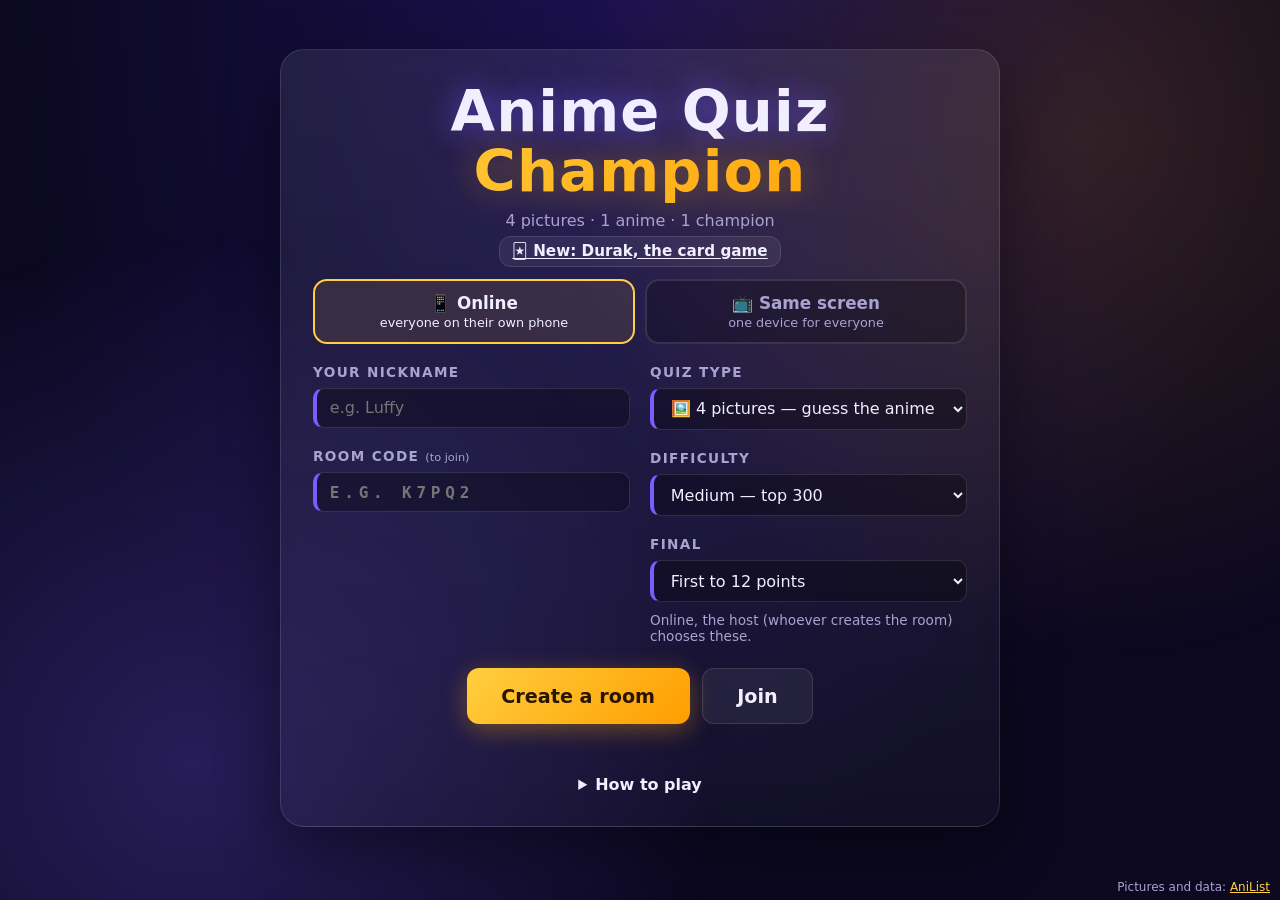
==== commit 67d0e6b0: "Durak: traditional rules (perevodnoy transfer, 5-card first bout, Durak deals next game), tribute; w" ====
--- a/index.html
+++ b/index.html
@@ -1,61 +1,61 @@
 <!DOCTYPE html>
-<html lang="fr">
+<html lang="en">
 <head>
   <meta charset="UTF-8" />
   <meta name="viewport" content="width=device-width, initial-scale=1, viewport-fit=cover" />
   <meta name="theme-color" content="#0b0820" />
-  <title>Anime Quiz Champion — 4 images, 1 animé</title>
+  <title>Anime Quiz Champion — 4 pictures, 1 anime</title>
   <link rel="stylesheet" href="css/style.css" />
 </head>
 <body>
   <div class="bg-glow"></div>
 
-  <!-- ============ ACCUEIL ============ -->
+  <!-- ============ HOME ============ -->
   <section id="home" class="screen active">
     <div class="home-card">
       <h1 class="logo">Anime Quiz <span>Champion</span></h1>
-      <p class="tagline">4 images ou 1 musique · 1 animé · 1 seul champion</p>
-      <p class="other-games"><a class="btn small" href="durak/">🃏 Nouveau : Durak, le jeu de cartes</a></p>
+      <p class="tagline">4 pictures · 1 anime · 1 champion</p>
+      <p class="other-games"><a class="btn small" href="durak/">🃏 New: Durak, the card game</a></p>
 
       <div class="mode-tabs">
-        <button class="tab" data-mode="online">📱 En ligne<small>chacun son téléphone</small></button>
-        <button class="tab" data-mode="local">📺 Même écran<small>un seul appareil</small></button>
+        <button class="tab" data-mode="online">📱 Online<small>everyone on their own phone</small></button>
+        <button class="tab" data-mode="local">📺 Same screen<small>one device for everyone</small></button>
       </div>
 
       <div class="setup">
         <div class="setup-block" id="localBlock">
-          <h3>Joueurs</h3>
+          <h3>Players</h3>
           <div id="playerInputs"></div>
-          <button id="addPlayer" class="btn ghost small">+ Ajouter un joueur</button>
+          <button id="addPlayer" class="btn ghost small">+ Add a player</button>
         </div>
         <div class="setup-block" id="onlineBlock">
-          <h3>Ton pseudo</h3>
-          <input id="myName" class="field" maxlength="16" placeholder="Ex : Luffy" autocomplete="nickname" />
-          <h3>Code de la salle <small>(pour rejoindre)</small></h3>
-          <input id="joinCode" class="field code" maxlength="5" placeholder="Ex : K7PQ2" autocapitalize="characters" autocomplete="off" spellcheck="false" />
+          <h3>Your nickname</h3>
+          <input id="myName" class="field" maxlength="16" placeholder="e.g. Luffy" autocomplete="nickname" />
+          <h3>Room code <small>(to join)</small></h3>
+          <input id="joinCode" class="field code" maxlength="5" placeholder="e.g. K7PQ2" autocapitalize="characters" autocomplete="off" spellcheck="false" />
         </div>
         <div class="setup-block">
-          <h3>Type de quiz</h3>
+          <h3>Quiz type</h3>
           <select id="theme" class="field">
-            <option value="images" data-short="🖼️ Quiz 4 images" selected>🖼️ 4 images — devine l'animé</option>
-            <option value="music" data-short="🎵 Quiz musique">🎵 Musique — devine l'opening / ending (+10 s)</option>
-            <option value="hits" data-short="🎤 Blind test">🎤 Blind test — tubes du monde entier (+10 s)</option>
-            <option value="logos" data-short="🏷️ Logo quiz">🏷️ Logos — devine la marque</option>
+            <option value="images" data-short="🖼️ 4-picture quiz" selected>🖼️ 4 pictures — guess the anime</option>
+            <option value="music" data-short="🎵 Anime music quiz">🎵 Music — guess the anime opening / ending (+10 s)</option>
+            <option value="hits" data-short="🎤 Blind test">🎤 Blind test — hits from around the world (+10 s)</option>
+            <option value="logos" data-short="🏷️ Logo quiz">🏷️ Logos — guess the brand</option>
           </select>
           <div class="logos-only">
-            <h3>Catégories</h3>
+            <h3>Categories</h3>
             <div id="logoPick" class="pick">
               <label><input type="checkbox" value="apps" checked />📱 Apps &amp; Web</label>
-              <label><input type="checkbox" value="tech" checked />💻 High-tech</label>
-              <label><input type="checkbox" value="auto" checked />🚗 Voitures</label>
+              <label><input type="checkbox" value="tech" checked />💻 Tech</label>
+              <label><input type="checkbox" value="auto" checked />🚗 Cars</label>
               <label><input type="checkbox" value="sport" checked />👟 Sport</label>
-              <label><input type="checkbox" value="food" checked />🍔 Food &amp; Magasins</label>
-              <label><input type="checkbox" value="games" checked />🎮 Jeux vidéo</label>
-              <label><input type="checkbox" value="misc" checked />✈️ Voyage &amp; Divers</label>
+              <label><input type="checkbox" value="food" checked />🍔 Food &amp; Shops</label>
+              <label><input type="checkbox" value="games" checked />🎮 Video games</label>
+              <label><input type="checkbox" value="misc" checked />✈️ Travel &amp; More</label>
             </div>
           </div>
           <div class="hits-only">
-            <h3>Décennies</h3>
+            <h3>Decades</h3>
             <div id="decadePick" class="pick">
               <label><input type="checkbox" value="70" />70s</label>
               <label><input type="checkbox" value="80" />80s</label>
@@ -70,83 +70,83 @@
               <label><input type="checkbox" value="rap" checked />Rap</label>
               <label><input type="checkbox" value="rock" checked />Rock</label>
               <label><input type="checkbox" value="rnb" checked />R&amp;B / Soul</label>
-              <label><input type="checkbox" value="dance" checked />Disco / Électro</label>
-              <label><input type="checkbox" value="fr" checked />🇫🇷 Français</label>
+              <label><input type="checkbox" value="dance" checked />Disco / Electronic</label>
+              <label><input type="checkbox" value="fr" checked />🇫🇷 French</label>
               <label><input type="checkbox" value="chaabi" checked />🇲🇦 Chaabi</label>
             </div>
           </div>
-          <h3 class="not-hits">Difficulté</h3>
+          <h3 class="not-hits">Difficulty</h3>
           <select id="difficulty" class="field not-hits">
-            <option value="facile" data-short="Facile">Facile — Top 100 des animés</option>
-            <option value="moyen" data-short="Moyen" selected>Moyen — Top 300</option>
-            <option value="difficile" data-short="Difficile">Difficile — Top 800</option>
-            <option value="expert" data-short="Expert">Expert — Top 2000</option>
+            <option value="facile" data-short="Easy">Easy — top 100 anime</option>
+            <option value="moyen" data-short="Medium" selected>Medium — top 300</option>
+            <option value="difficile" data-short="Hard">Hard — top 800</option>
+            <option value="expert" data-short="Expert">Expert — top 2000</option>
           </select>
-          <h3>Finale</h3>
+          <h3>Final</h3>
           <select id="finalTarget" class="field">
-            <option value="12" selected>12 points gagnants</option>
-            <option value="15">15 points gagnants</option>
-            <option value="20">20 points gagnants (version TV)</option>
+            <option value="12" selected>First to 12 points</option>
+            <option value="15">First to 15 points</option>
+            <option value="20">First to 20 points (TV version)</option>
           </select>
-          <p class="hint online-only">En ligne, c'est l'hôte (celui qui crée la salle) qui choisit.</p>
+          <p class="hint online-only">Online, the host (whoever creates the room) chooses these.</p>
         </div>
       </div>
 
       <div class="row local-only">
-        <button id="startBtn" class="btn primary big">Lancer la partie</button>
+        <button id="startBtn" class="btn primary big">Start the game</button>
       </div>
       <div class="row online-only">
-        <button id="hostBtn" class="btn primary big">Créer une salle</button>
-        <button id="joinBtn" class="btn big">Rejoindre</button>
+        <button id="hostBtn" class="btn primary big">Create a room</button>
+        <button id="joinBtn" class="btn big">Join</button>
       </div>
       <p id="homeError" class="error"></p>
 
       <details class="rules">
-        <summary>Les règles</summary>
+        <summary>How to play</summary>
         <ol>
-          <li><b>Préliminaire : 9 points gagnants.</b> Buzzez : le chrono s'arrête pour tout le monde et 4 propositions apparaissent pour vous. Les questions valent 1, puis 2, puis 3 points. Les premiers à 9 points se qualifient : à 2 joueurs, place directement à la finale ; à 3, les 2 premiers vont en finale ; à 4, les 3 premiers vont en demi-finale ; à 5 joueurs ou plus, les 4 premiers.</li>
-          <li><b>Demi-finale : 4 à la suite.</b> Chacun son tour, 60 secondes pour <i>taper</i> 4 bonnes réponses d'affilée. Une erreur ou un « passe » remet la série à zéro. Le score est la meilleure série. Les 2 meilleurs vont en finale.</li>
-          <li><b>Finale : face à face.</b> Les images apparaissent une par une. Buzzez tôt : 4 pts avec 1 image, 3 pts avec 2, 2 pts avec 3, 1 pt avec 4. Le premier au score cible est sacré champion !</li>
-          <li>Bonus : le 1<sup>er</sup> qualifié du préliminaire démarre la finale avec +1 point, le vainqueur de la demi-finale avec +2.</li>
+          <li><b>Qualifying round: first to 9 points.</b> Buzz: the clock stops for everyone and 4 choices appear for you. Questions are worth 1, then 2, then 3 points. The first players to reach 9 go through: with 2 players, straight to the final; with 3, the first 2 go to the final; with 4, the first 3 go to the semi-final; with 5 or more, the first 4.</li>
+          <li><b>Semi-final: 4 in a row.</b> One player at a time, 60 seconds to <i>type</i> 4 right answers in a row. A mistake or a skip resets your streak. Your score is your best streak. The best 2 go to the final.</li>
+          <li><b>Final: head to head.</b> The pictures appear one by one. Buzz early: 4 pts with 1 picture, 3 pts with 2, 2 pts with 3, 1 pt with 4. The first to the target score is crowned champion!</li>
+          <li>Bonus: the first to qualify starts the final with +1 point, the semi-final winner with +2.</li>
         </ol>
-        <p>📱 <b>En ligne :</b> un joueur crée la salle et envoie le code (ou le lien) aux autres (jusqu'à 8 joueurs). Chacun buzze avec le gros bouton de son téléphone.</p>
-        <p>🏷️ <b>Logo quiz :</b> le logo d'une marque apparaît flou et zoomé, puis devient net toutes les 5 secondes. Plus tu buzzes tôt, plus c'est dur… mais en finale ça rapporte plus !</p>
-        <p>🎤 <b>Blind test :</b> des tubes des années 70 à aujourd'hui (pop, rap, rock, R&amp;B, électro, français) et le chaabi marocain 🇲🇦. Trouvez le titre <i>ou</i> l'artiste. Extraits de 30 secondes.</p>
-        <p>🎵 <b>Quiz musique :</b> un opening ou un ending passe à la place des images, avec 10 secondes de plus sur les chronos. Le buzz coupe la musique pour tout le monde.</p>
-        <p>📺 <b>Même écran :</b> chaque joueur a son buzzer en bas de l'écran (ou les touches <b>A</b>, <b>P</b>, <b>V</b>, <b>M</b>). Touches <b>1-4</b> pour le QCM, <b>Entrée</b> pour passer à la suite.</p>
-        <p>Une réponse tapée a été refusée alors qu'elle était bonne ? Le bouton <b>« C'était bon ! »</b> permet de la valider.</p>
+        <p>📱 <b>Online:</b> one player creates a room and sends the code (or the link) to the others (up to 8 players). Everyone buzzes with the big button on their phone.</p>
+        <p>🏷️ <b>Logo quiz:</b> a brand logo appears blurred and zoomed in, then gets sharper every 5 seconds. Buzzing early is harder… but in the final it scores more!</p>
+        <p>🎤 <b>Blind test:</b> hits from the 70s to today (pop, rap, rock, R&amp;B, electronic, French songs) and Moroccan chaabi 🇲🇦. Find the title <i>or</i> the artist. 30-second previews.</p>
+        <p>🎵 <b>Anime music quiz:</b> an anime opening or ending plays instead of the pictures, with 10 extra seconds on every clock. A buzz stops the music for everyone.</p>
+        <p>📺 <b>Same screen:</b> every player has a buzzer at the bottom of the screen (or the keys <b>A</b>, <b>P</b>, <b>V</b>, <b>M</b>). Keys <b>1-4</b> answer the multiple choice, <b>Enter</b> moves on.</p>
+        <p>A typed answer was refused even though it was right? The <b>“I was right!”</b> button counts it.</p>
       </details>
     </div>
   </section>
 
-  <!-- ============ SALLE EN LIGNE ============ -->
+  <!-- ============ ONLINE ROOM ============ -->
   <section id="lobby" class="screen">
     <div class="intro-card">
-      <p class="intro-step">Salle en ligne</p>
-      <p class="intro-sub">Code de la salle</p>
+      <p class="intro-step">Online room</p>
+      <p class="intro-sub">Room code</p>
       <h2 id="lobbyCode" class="room-code"></h2>
       <p id="lobbyQuiz" class="lobby-quiz"></p>
       <div class="row">
-        <button class="btn small" data-act="share">🔗 Partager le lien</button>
-      </div>
-      <h3 class="lobby-h">Joueurs</h3>
+        <button class="btn small" data-act="share">🔗 Share the link</button>
+      </div>
+      <h3 class="lobby-h">Players</h3>
       <div id="lobbyPlayers" class="chips"></div>
       <p id="lobbyMsg" class="intro-sub"></p>
       <p id="lobbyError" class="error"></p>
       <div class="row">
-        <button id="lobbyStart" class="btn primary big" data-act="lobbyStart">Lancer la partie</button>
-        <button class="btn ghost" data-act="home">Quitter</button>
-      </div>
-    </div>
-  </section>
-
-  <!-- ============ CHARGEMENT ============ -->
+        <button id="lobbyStart" class="btn primary big" data-act="lobbyStart">Start the game</button>
+        <button class="btn ghost" data-act="home">Leave</button>
+      </div>
+    </div>
+  </section>
+
+  <!-- ============ LOADING ============ -->
   <section id="loading" class="screen">
     <div class="spinner"></div>
-    <p id="loadingText">Chargement…</p>
-  </section>
-
-  <!-- ============ INTRO DE MANCHE ============ -->
+    <p id="loadingText">Loading…</p>
+  </section>
+
+  <!-- ============ ROUND INTRO ============ -->
   <section id="intro" class="screen">
     <div class="intro-card">
       <p class="intro-step" id="introStep"></p>
@@ -158,14 +158,14 @@
     </div>
   </section>
 
-  <!-- ============ JEU ============ -->
+  <!-- ============ GAME ============ -->
   <section id="play" class="screen">
     <header class="topbar">
       <div id="roundLabel" class="round-label"></div>
       <div id="qInfo" class="q-info"></div>
       <div class="top-actions">
-        <button id="skipBtn" class="btn ghost small" data-act="skip" title="Passer cette question">⏭ Passer</button>
-        <button class="btn ghost small" data-act="quit" title="Quitter">✕</button>
+        <button id="skipBtn" class="btn ghost small" data-act="skip" title="Skip this question">⏭ Skip</button>
+        <button class="btn ghost small" data-act="quit" title="Leave">✕</button>
       </div>
     </header>
     <div class="timer-row">
@@ -192,11 +192,11 @@
         <div id="answerArea" class="answer-area"></div>
       </div>
     </div>
-    <button id="buzzBtn" class="buzz-btn hidden" data-act="mybuzz">BUZZ !</button>
+    <button id="buzzBtn" class="buzz-btn hidden" data-act="mybuzz">BUZZ!</button>
     <div id="buzzBar" class="buzz-bar hidden"></div>
   </section>
 
-  <!-- ============ FIN DE MANCHE ============ -->
+  <!-- ============ END OF ROUND ============ -->
   <section id="roundEnd" class="screen">
     <div class="intro-card">
       <p class="intro-step" id="endStep"></p>
@@ -219,7 +219,7 @@
   </section>
 
   <div id="toast" class="toast hidden"></div>
-  <footer class="credits">Images et données : <a href="https://anilist.co" target="_blank" rel="noopener">AniList</a></footer>
+  <footer class="credits">Pictures and data: <a href="https://anilist.co" target="_blank" rel="noopener">AniList</a></footer>
 
   <script src="js/vendor/peerjs.min.js"></script>
   <script src="js/api.js"></script>
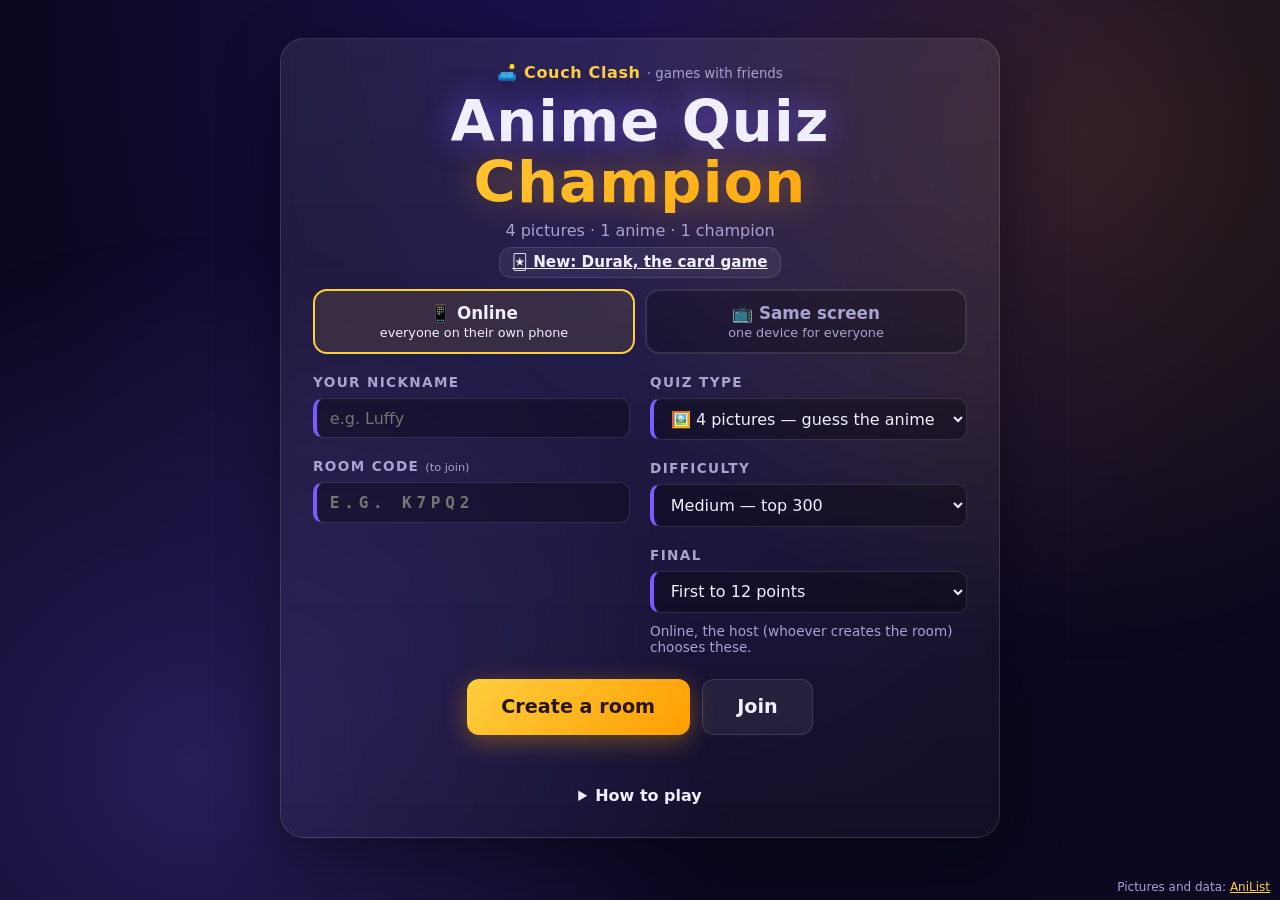
==== commit cf8de470: "Brand the site as Couch Clash Co-Authored-By: Claude Opus 5.5 <noreply@anthropic.com> Claude-Session" ====
--- a/index.html
+++ b/index.html
@@ -4,7 +4,7 @@
   <meta charset="UTF-8" />
   <meta name="viewport" content="width=device-width, initial-scale=1, viewport-fit=cover" />
   <meta name="theme-color" content="#0b0820" />
-  <title>Anime Quiz Champion — 4 pictures, 1 anime</title>
+  <title>Couch Clash — Anime Quiz</title>
   <link rel="stylesheet" href="css/style.css" />
 </head>
 <body>
@@ -13,6 +13,7 @@
   <!-- ============ HOME ============ -->
   <section id="home" class="screen active">
     <div class="home-card">
+      <p class="brand">🛋️ Couch Clash <small>· games with friends</small></p>
       <h1 class="logo">Anime Quiz <span>Champion</span></h1>
       <p class="tagline">4 pictures · 1 anime · 1 champion</p>
       <p class="other-games"><a class="btn small" href="durak/">🃏 New: Durak, the card game</a></p>
--- a/css/style.css
+++ b/css/style.css
@@ -470,3 +470,5 @@
   .logo-stage, #play.has-buzz .logo-stage { --size: min(calc(100vw - 32px), 46vh); margin: 0 auto; }
 }
 .other-games { margin: -12px 0 18px; }
+.brand { margin: -8px 0 10px; font-weight: 800; letter-spacing: 0.04em; color: var(--gold); }
+.brand small { color: var(--muted); font-weight: 500; letter-spacing: 0; }
